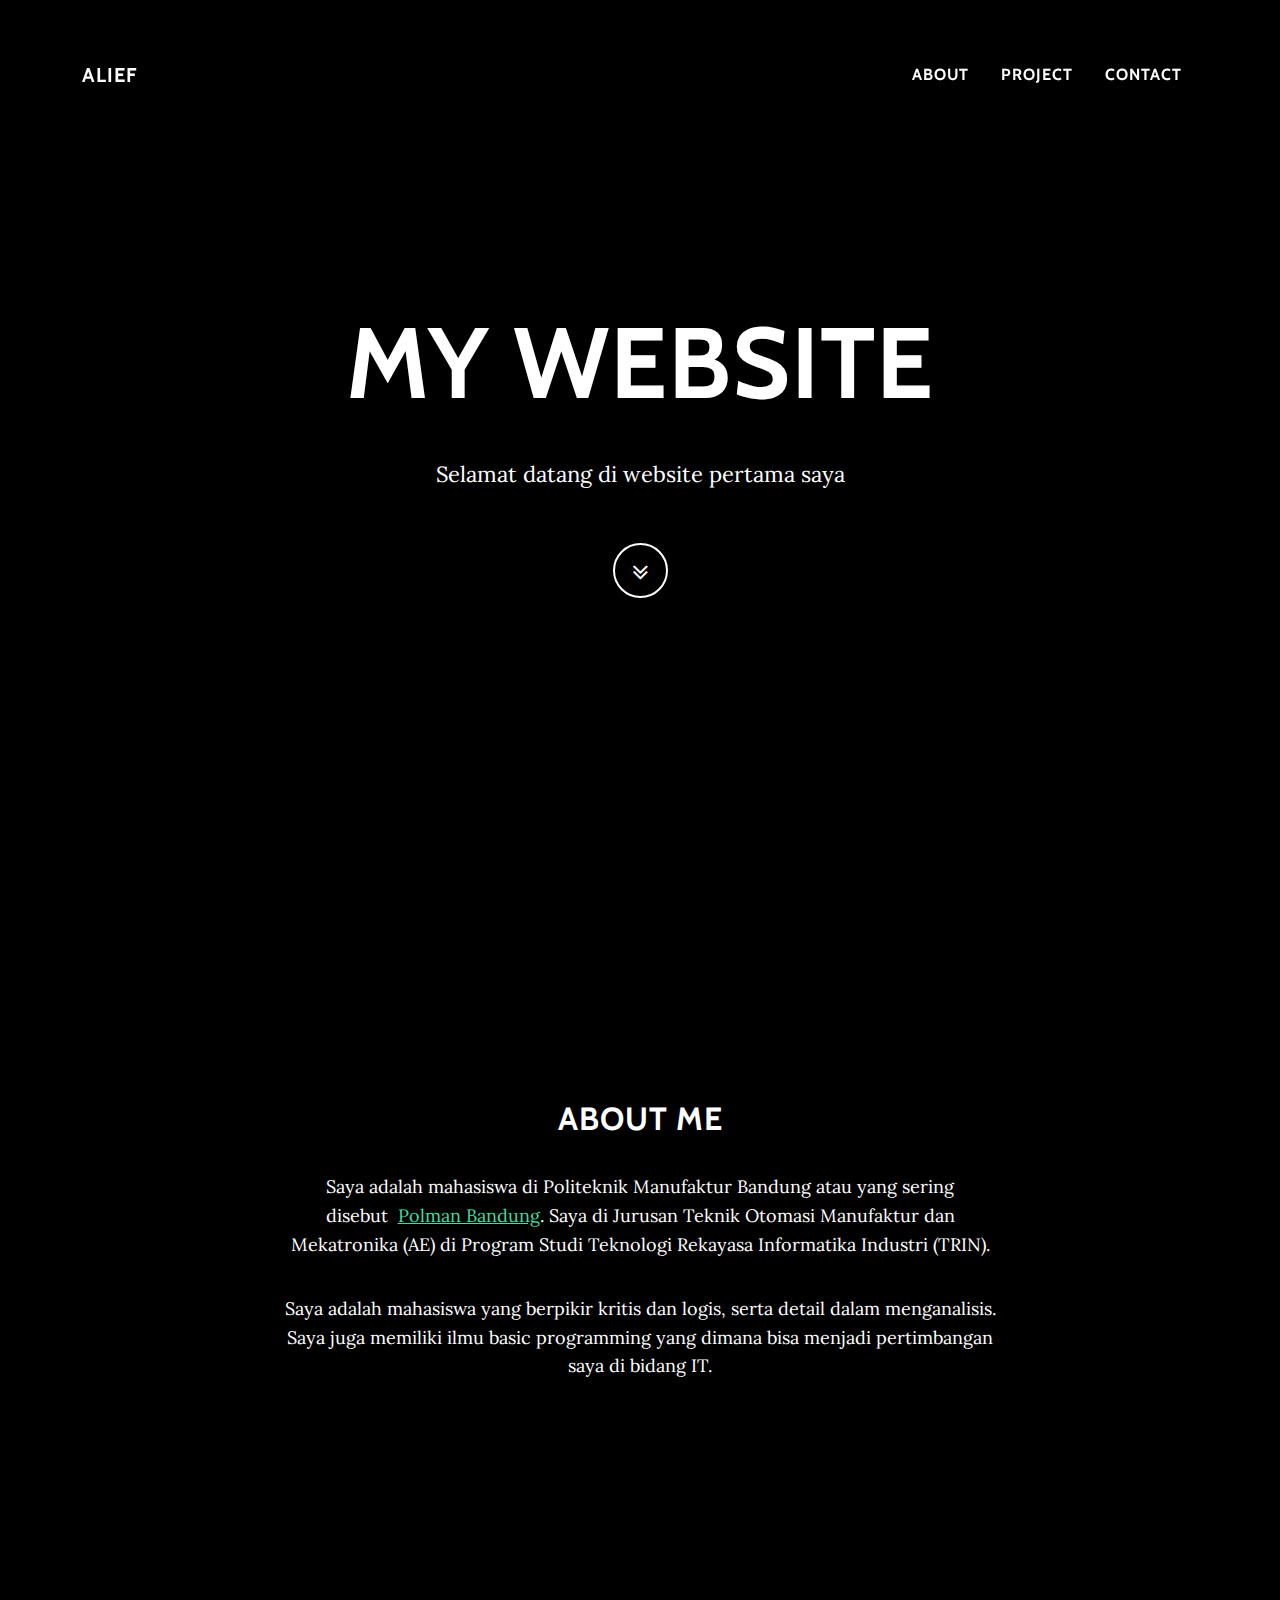
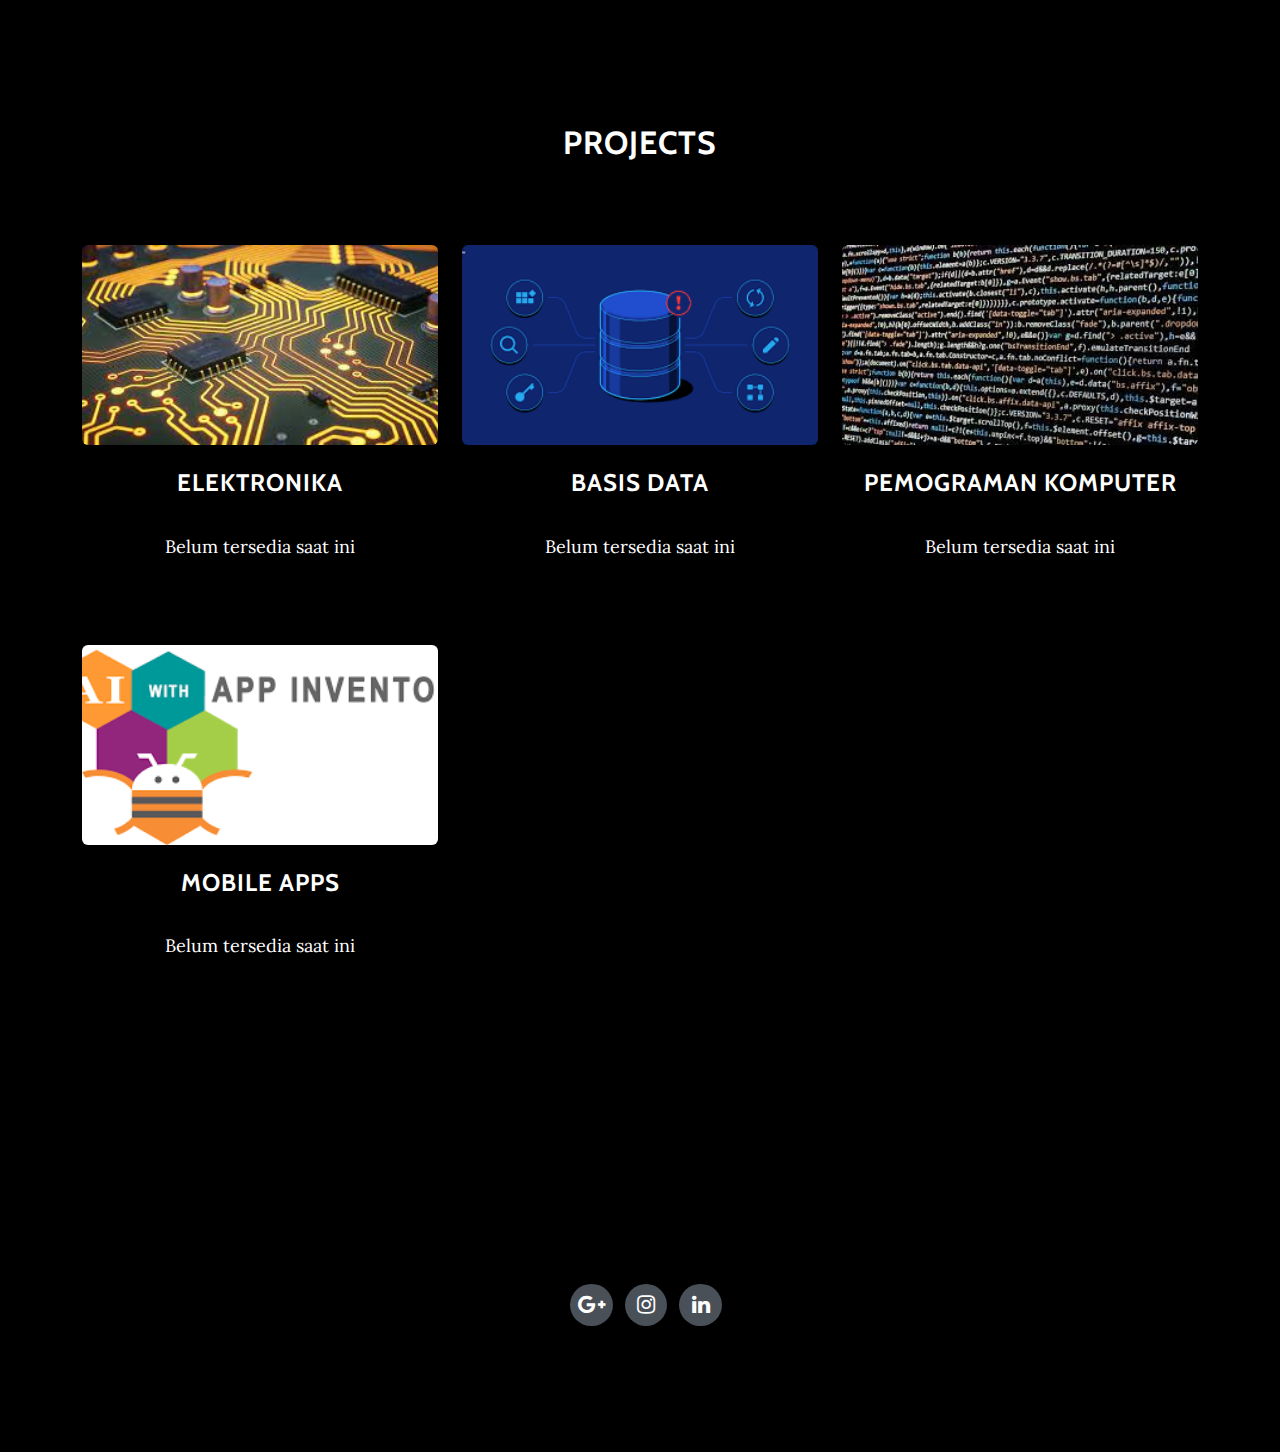
==== index.html @ 90eeaa50 "first commit" ====
<!DOCTYPE html>
<html data-bs-theme="light" lang="en">

<head>
    <meta charset="utf-8">
    <meta name="viewport" content="width=device-width, initial-scale=1.0, shrink-to-fit=no">
    <title>Home - Brand</title>
    <link rel="stylesheet" href="assets/bootstrap/css/bootstrap.min.css">
    <link rel="stylesheet" href="assets/css/Cabin.css">
    <link rel="stylesheet" href="assets/css/Lora.css">
    <link rel="stylesheet" href="assets/fonts/font-awesome.min.css">
    <link rel="stylesheet" href="assets/css/Bold-BS4-Footer-Social.css">
    <link rel="stylesheet" href="assets/css/Footer-Dark-icons.css">
    <link rel="stylesheet" href="assets/css/Footer-with-social-media-icons.css">
    <link rel="stylesheet" href="assets/css/Projects-Grid-images.css">
</head>

<body id="page-top" data-bs-spy="scroll" data-bs-target="#mainNav" data-bs-offset="77">
    <header class="masthead" style="background-image:url('assets/img/IMG_0953.jpg');">
        <div class="intro-body">
            <div class="container">
                <div class="row">
                    <div class="col-lg-8 mx-auto">
                        <h1 class="brand-heading">my website</h1>
                        <p class="intro-text">Selamat datang di website pertama saya</p><a class="btn btn-link btn-circle" role="button" href="#about"><i class="fa fa-angle-double-down animated"></i></a>
                    </div>
                </div>
            </div>
        </div>
    </header>
    <section class="text-center content-section" id="about" style="height: 575.525px;">
        <div class="container">
            <div class="row">
                <div class="col-lg-8 mx-auto">
                    <h2>About Me</h2>
                    <p>Saya adalah mahasiswa di Politeknik Manufaktur Bandung atau yang sering disebut&nbsp;&nbsp;<a href="https://polman-bandung.ac.id/">Polman Bandung</a>. Saya di Jurusan Teknik Otomasi Manufaktur dan Mekatronika (AE) di Program Studi Teknologi Rekayasa Informatika Industri (TRIN).</p>
                    <p>Saya adalah mahasiswa yang berpikir kritis dan logis, serta detail dalam menganalisis. Saya juga memiliki ilmu basic programming yang dimana bisa menjadi pertimbangan saya di bidang IT.</p>
                    <p></p>
                </div>
            </div>
        </div>
    </section>
    <nav class="navbar navbar-expand-md fixed-top navbar-light" id="mainNav" style="height: 150px;position: fixed;">
        <div class="container"><a class="navbar-brand" href="#">Alief</a><button data-bs-toggle="collapse" class="navbar-toggler navbar-toggler-right" data-bs-target="#navbarResponsive" type="button" aria-controls="navbarResponsive" aria-expanded="false" aria-label="Toggle navigation" value="Menu"><i class="fa fa-bars"></i></button>
            <div class="collapse navbar-collapse" id="navbarResponsive">
                <ul class="navbar-nav ms-auto">
                    <li class="nav-item nav-link"><a class="nav-link active" href="#about">About</a></li>
                    <li class="nav-item nav-link"><a class="nav-link active" href="#project">project</a></li>
                    <li class="nav-item nav-link"><a class="nav-link active" href="#contact">contact</a></li>
                </ul>
            </div>
            <section class="text-center download-section content-section" id="download" style="background-image: url('assets/img/titit.jpg');border-bottom-width: 900px;"></section>
        </div>
    </nav>
    <section class="text-center content-section" id="project" style="height: 1176px;">
    <div class="container py-4 py-xl-5">
        <div class="row mb-5">
            <div class="col-md-8 col-xl-6 text-center mx-auto">
                <h2>PROJECTS</h2>
            </div>
        </div>
        <div class="row gy-4 row-cols-1 row-cols-md-2 row-cols-xl-3">
            <div class="col">
                <div><img class="rounded img-fluid d-block w-100 fit-cover" style="height: 200px;" src="assets/img/ELK.jpg">
                    <div class="py-4">
                        <h4>Elektronika</h4>
                        <p>Belum tersedia saat ini</p>
                    </div>
                </div>
            </div>
            <div class="col">
                <div><img class="rounded img-fluid d-block w-100 fit-cover" style="height: 200px;" src="assets/img/DB.png">
                    <div class="py-4">
                        <h4>Basis data</h4>
                        <p>Belum tersedia saat ini</p>
                    </div>
                </div>
            </div>
            <div class="col">
                <div><img class="rounded img-fluid d-block w-100 fit-cover" style="height: 200px;" src="assets/img/PMK.jpg">
                    <div class="py-4">
                        <h4>Pemograman komputer</h4>
                        <p>Belum tersedia saat ini</p>
                    </div>
                </div>
            </div>
            <div class="col">
                <div><img class="rounded img-fluid d-block w-100 fit-cover" style="height: 200px;" src="assets/img/MIT.png">
                    <div class="py-4">
                        <h4>mobile apps</h4>
                        <p>Belum tersedia saat ini</p>
                    </div>
                </div>
            </div>
        </div>
    </div>
    </section>
    <section class="text-center content-section" id="contact" style="height: 200px;">
    <div class="map-clean">
        <footer id="footerpad" style="background: var(--bs-emphasis-color);">
            <div class="container">
                <div class="row">
                    <div class="col-md-6 col-lg-8 mx-auto">
                        <ul class="list-inline text-center">
                            <li class="list-inline-item"><a href="#"></a></li>
                            <li class="list-inline-item"><a href="https://mail.google.com"><span class="fa-stack fa-lg"><i class="fa fa-circle fa-stack-2x"></i><i class="fa fa-google-plus fa-stack-1x fa-inverse" style="background: var(--bs-light-text-emphasis);border-width: 0px;border-radius: 25px;"></i></span></a></li>
                            <li class="list-inline-item"><a href="https://www.instagram.com/lief_1176/"><span class="fa-stack fa-lg"><i class="fa fa-circle fa-stack-2x"></i><i class="fa fa-instagram fa-stack-1x fa-inverse" style="border-radius: 25px;background: var(--bs-light-text-emphasis);"></i></span></a></li>
                            <li class="list-inline-item"><a href="https://www.linkedin.com/in/aliefmuhammadsugata/"><span class="fa-stack fa-lg"><i class="fa fa-circle fa-stack-2x"></i><i class="fa fa-linkedin fa-stack-1x fa-inverse" style="background: var(--bs-light-text-emphasis);border-radius: 25px;"></i></span></a></li>
                        </ul>
                    </div>
                </div>
            </div>
        </footer>
    </div>
    </section>
    <script src="assets/bootstrap/js/bootstrap.min.js"></script>
    <script src="assets/js/grayscale.js"></script>
</body>

</html>
---- assets/css/Cabin.css ----
@font-face {
	font-family: 'Cabin';
	src: url(../../assets/fonts/Cabin-81df6dab79a37a0982a4ede88b82ba7c.woff2) format('woff2');
	font-weight: 700;
	font-style: normal;
	font-display: swap;
	unicode-range: U+0102-0103, U+0110-0111, U+0128-0129, U+0168-0169, U+01A0-01A1, U+01AF-01B0, U+0300-0301, U+0303-0304, U+0308-0309, U+0323, U+0329, U+1EA0-1EF9, U+20AB;
}

@font-face {
	font-family: 'Cabin';
	src: url(../../assets/fonts/Cabin-0528d51fa097ee0a212945af6ae43b7f.woff2) format('woff2');
	font-weight: 700;
	font-style: normal;
	font-display: swap;
	unicode-range: U+0100-02AF, U+0304, U+0308, U+0329, U+1E00-1E9F, U+1EF2-1EFF, U+2020, U+20A0-20AB, U+20AD-20C0, U+2113, U+2C60-2C7F, U+A720-A7FF;
}

@font-face {
	font-family: 'Cabin';
	src: url(../../assets/fonts/Cabin-500b9e3a71ba29e15e55fcdf2ccd4a91.woff2) format('woff2');
	font-weight: 700;
	font-style: normal;
	font-display: swap;
	unicode-range: U+0000-00FF, U+0131, U+0152-0153, U+02BB-02BC, U+02C6, U+02DA, U+02DC, U+0304, U+0308, U+0329, U+2000-206F, U+2074, U+20AC, U+2122, U+2191, U+2193, U+2212, U+2215, U+FEFF, U+FFFD;
}
---- assets/css/Lora.css ----
@font-face {
	font-family: 'Lora';
	src: url(../../assets/fonts/Lora-ea2f15fc76f4672fdc5694eb12962fe0.woff2) format('woff2');
	font-weight: 400;
	font-style: italic;
	font-display: swap;
	unicode-range: U+0460-052F, U+1C80-1C88, U+20B4, U+2DE0-2DFF, U+A640-A69F, U+FE2E-FE2F;
}

@font-face {
	font-family: 'Lora';
	src: url(../../assets/fonts/Lora-cb33b71a9abf86b7de3d083a04eb397a.woff2) format('woff2');
	font-weight: 400;
	font-style: italic;
	font-display: swap;
	unicode-range: U+0301, U+0400-045F, U+0490-0491, U+04B0-04B1, U+2116;
}

@font-face {
	font-family: 'Lora';
	src: url(../../assets/fonts/Lora-267fdfec67ac6cbd1489e616e8f21332.woff2) format('woff2');
	font-weight: 400;
	font-style: italic;
	font-display: swap;
	unicode-range: U+0302-0303, U+0305, U+0307-0308, U+0330, U+0391-03A1, U+03A3-03A9, U+03B1-03C9, U+03D1, U+03D5-03D6, U+03F0-03F1, U+03F4-03F5, U+2034-2037, U+2057, U+20D0-20DC, U+20E1, U+20E5-20EF, U+2102, U+210A-210E, U+2110-2112, U+2115, U+2119-211D, U+2124, U+2128, U+212C-212D, U+212F-2131, U+2133-2138, U+213C-2140, U+2145-2149, U+2190, U+2192, U+2194-21AE, U+21B0-21E5, U+21F1-21F2, U+21F4-2211, U+2213-2214, U+2216-22FF, U+2308-230B, U+2310, U+2319, U+231C-2321, U+2336-237A, U+237C, U+2395, U+239B-23B6, U+23D0, U+23DC-23E1, U+2474-2475, U+25AF, U+25B3, U+25B7, U+25BD, U+25C1, U+25CA, U+25CC, U+25FB, U+266D-266F, U+27C0-27FF, U+2900-2AFF, U+2B0E-2B11, U+2B30-2B4C, U+2BFE, U+FF5B, U+FF5D, U+1D400-1D7FF, U+1EE00-1EEFF;
}

@font-face {
	font-family: 'Lora';
	src: url(../../assets/fonts/Lora-3aef185362c89519bac510c0a935184e.woff2) format('woff2');
	font-weight: 400;
	font-style: italic;
	font-display: swap;
	unicode-range: U+0001-000C, U+000E-001F, U+007F-009F, U+20DD-20E0, U+20E2-20E4, U+2150-218F, U+2190, U+2192, U+2194-2199, U+21AF, U+21E6-21F0, U+21F3, U+2218-2219, U+2299, U+22C4-22C6, U+2300-243F, U+2440-244A, U+2460-24FF, U+25A0-27BF, U+2800-28FF, U+2921-2922, U+2981, U+29BF, U+29EB, U+2B00-2BFF, U+4DC0-4DFF, U+FFF9-FFFB, U+10140-1018E, U+10190-1019C, U+101A0, U+101D0-101FD, U+102E0-102FB, U+10E60-10E7E, U+1D2C0-1D2D3, U+1D2E0-1D37F, U+1F000-1F0FF, U+1F100-1F1AD, U+1F1E6-1F1FF, U+1F30D-1F30F, U+1F315, U+1F31C, U+1F31E, U+1F320-1F32C, U+1F336, U+1F378, U+1F37D, U+1F382, U+1F393-1F39F, U+1F3A7-1F3A8, U+1F3AC-1F3AF, U+1F3C2, U+1F3C4-1F3C6, U+1F3CA-1F3CE, U+1F3D4-1F3E0, U+1F3ED, U+1F3F1-1F3F3, U+1F3F5-1F3F7, U+1F408, U+1F415, U+1F41F, U+1F426, U+1F43F, U+1F441-1F442, U+1F444, U+1F446-1F449, U+1F44C-1F44E, U+1F453, U+1F46A, U+1F47D, U+1F4A3, U+1F4B0, U+1F4B3, U+1F4B9, U+1F4BB, U+1F4BF, U+1F4C8-1F4CB, U+1F4D6, U+1F4DA, U+1F4DF, U+1F4E3-1F4E6, U+1F4EA-1F4ED, U+1F4F7, U+1F4F9-1F4FB, U+1F4FD-1F4FE, U+1F503, U+1F507-1F50B, U+1F50D, U+1F512-1F513, U+1F53E-1F54A, U+1F54F-1F5FA, U+1F610, U+1F650-1F67F, U+1F687, U+1F68D, U+1F691, U+1F694, U+1F698, U+1F6AD, U+1F6B2, U+1F6B9-1F6BA, U+1F6BC, U+1F6C6-1F6CF, U+1F6D3-1F6D7, U+1F6E0-1F6EA, U+1F6F0-1F6F3, U+1F6F7-1F6FC, U+1F700-1F7FF, U+1F800-1F80B, U+1F810-1F847, U+1F850-1F859, U+1F860-1F887, U+1F890-1F8AD, U+1F8B0-1F8B1, U+1F900-1F90B, U+1F93B, U+1F946, U+1F984, U+1F996, U+1F9E9, U+1FA00-1FA6F, U+1FA70-1FA7C, U+1FA80-1FA88, U+1FA90-1FABD, U+1FABF-1FAC5, U+1FACE-1FADB, U+1FAE0-1FAE8, U+1FAF0-1FAF8, U+1FB00-1FBFF;
}

@font-face {
	font-family: 'Lora';
	src: url(../../assets/fonts/Lora-f9640bea19f9d3f92d533cfc4843503a.woff2) format('woff2');
	font-weight: 400;
	font-style: italic;
	font-display: swap;
	unicode-range: U+0102-0103, U+0110-0111, U+0128-0129, U+0168-0169, U+01A0-01A1, U+01AF-01B0, U+0300-0301, U+0303-0304, U+0308-0309, U+0323, U+0329, U+1EA0-1EF9, U+20AB;
}

@font-face {
	font-family: 'Lora';
	src: url(../../assets/fonts/Lora-28de9fecfd8057695bc2c745bdec87e8.woff2) format('woff2');
	font-weight: 400;
	font-style: italic;
	font-display: swap;
	unicode-range: U+0100-02AF, U+0304, U+0308, U+0329, U+1E00-1E9F, U+1EF2-1EFF, U+2020, U+20A0-20AB, U+20AD-20C0, U+2113, U+2C60-2C7F, U+A720-A7FF;
}

@font-face {
	font-family: 'Lora';
	src: url(../../assets/fonts/Lora-949b09c1a87c35c5c4b1c8da98639f54.woff2) format('woff2');
	font-weight: 400;
	font-style: italic;
	font-display: swap;
	unicode-range: U+0000-00FF, U+0131, U+0152-0153, U+02BB-02BC, U+02C6, U+02DA, U+02DC, U+0304, U+0308, U+0329, U+2000-206F, U+2074, U+20AC, U+2122, U+2191, U+2193, U+2212, U+2215, U+FEFF, U+FFFD;
}

@font-face {
	font-family: 'Lora';
	src: url(../../assets/fonts/Lora-ea2f15fc76f4672fdc5694eb12962fe0.woff2) format('woff2');
	font-weight: 700;
	font-style: italic;
	font-display: swap;
	unicode-range: U+0460-052F, U+1C80-1C88, U+20B4, U+2DE0-2DFF, U+A640-A69F, U+FE2E-FE2F;
}

@font-face {
	font-family: 'Lora';
	src: url(../../assets/fonts/Lora-cb33b71a9abf86b7de3d083a04eb397a.woff2) format('woff2');
	font-weight: 700;
	font-style: italic;
	font-display: swap;
	unicode-range: U+0301, U+0400-045F, U+0490-0491, U+04B0-04B1, U+2116;
}

@font-face {
	font-family: 'Lora';
	src: url(../../assets/fonts/Lora-267fdfec67ac6cbd1489e616e8f21332.woff2) format('woff2');
	font-weight: 700;
	font-style: italic;
	font-display: swap;
	unicode-range: U+0302-0303, U+0305, U+0307-0308, U+0330, U+0391-03A1, U+03A3-03A9, U+03B1-03C9, U+03D1, U+03D5-03D6, U+03F0-03F1, U+03F4-03F5, U+2034-2037, U+2057, U+20D0-20DC, U+20E1, U+20E5-20EF, U+2102, U+210A-210E, U+2110-2112, U+2115, U+2119-211D, U+2124, U+2128, U+212C-212D, U+212F-2131, U+2133-2138, U+213C-2140, U+2145-2149, U+2190, U+2192, U+2194-21AE, U+21B0-21E5, U+21F1-21F2, U+21F4-2211, U+2213-2214, U+2216-22FF, U+2308-230B, U+2310, U+2319, U+231C-2321, U+2336-237A, U+237C, U+2395, U+239B-23B6, U+23D0, U+23DC-23E1, U+2474-2475, U+25AF, U+25B3, U+25B7, U+25BD, U+25C1, U+25CA, U+25CC, U+25FB, U+266D-266F, U+27C0-27FF, U+2900-2AFF, U+2B0E-2B11, U+2B30-2B4C, U+2BFE, U+FF5B, U+FF5D, U+1D400-1D7FF, U+1EE00-1EEFF;
}

@font-face {
	font-family: 'Lora';
	src: url(../../assets/fonts/Lora-3aef185362c89519bac510c0a935184e.woff2) format('woff2');
	font-weight: 700;
	font-style: italic;
	font-display: swap;
	unicode-range: U+0001-000C, U+000E-001F, U+007F-009F, U+20DD-20E0, U+20E2-20E4, U+2150-218F, U+2190, U+2192, U+2194-2199, U+21AF, U+21E6-21F0, U+21F3, U+2218-2219, U+2299, U+22C4-22C6, U+2300-243F, U+2440-244A, U+2460-24FF, U+25A0-27BF, U+2800-28FF, U+2921-2922, U+2981, U+29BF, U+29EB, U+2B00-2BFF, U+4DC0-4DFF, U+FFF9-FFFB, U+10140-1018E, U+10190-1019C, U+101A0, U+101D0-101FD, U+102E0-102FB, U+10E60-10E7E, U+1D2C0-1D2D3, U+1D2E0-1D37F, U+1F000-1F0FF, U+1F100-1F1AD, U+1F1E6-1F1FF, U+1F30D-1F30F, U+1F315, U+1F31C, U+1F31E, U+1F320-1F32C, U+1F336, U+1F378, U+1F37D, U+1F382, U+1F393-1F39F, U+1F3A7-1F3A8, U+1F3AC-1F3AF, U+1F3C2, U+1F3C4-1F3C6, U+1F3CA-1F3CE, U+1F3D4-1F3E0, U+1F3ED, U+1F3F1-1F3F3, U+1F3F5-1F3F7, U+1F408, U+1F415, U+1F41F, U+1F426, U+1F43F, U+1F441-1F442, U+1F444, U+1F446-1F449, U+1F44C-1F44E, U+1F453, U+1F46A, U+1F47D, U+1F4A3, U+1F4B0, U+1F4B3, U+1F4B9, U+1F4BB, U+1F4BF, U+1F4C8-1F4CB, U+1F4D6, U+1F4DA, U+1F4DF, U+1F4E3-1F4E6, U+1F4EA-1F4ED, U+1F4F7, U+1F4F9-1F4FB, U+1F4FD-1F4FE, U+1F503, U+1F507-1F50B, U+1F50D, U+1F512-1F513, U+1F53E-1F54A, U+1F54F-1F5FA, U+1F610, U+1F650-1F67F, U+1F687, U+1F68D, U+1F691, U+1F694, U+1F698, U+1F6AD, U+1F6B2, U+1F6B9-1F6BA, U+1F6BC, U+1F6C6-1F6CF, U+1F6D3-1F6D7, U+1F6E0-1F6EA, U+1F6F0-1F6F3, U+1F6F7-1F6FC, U+1F700-1F7FF, U+1F800-1F80B, U+1F810-1F847, U+1F850-1F859, U+1F860-1F887, U+1F890-1F8AD, U+1F8B0-1F8B1, U+1F900-1F90B, U+1F93B, U+1F946, U+1F984, U+1F996, U+1F9E9, U+1FA00-1FA6F, U+1FA70-1FA7C, U+1FA80-1FA88, U+1FA90-1FABD, U+1FABF-1FAC5, U+1FACE-1FADB, U+1FAE0-1FAE8, U+1FAF0-1FAF8, U+1FB00-1FBFF;
}

@font-face {
	font-family: 'Lora';
	src: url(../../assets/fonts/Lora-f9640bea19f9d3f92d533cfc4843503a.woff2) format('woff2');
	font-weight: 700;
	font-style: italic;
	font-display: swap;
	unicode-range: U+0102-0103, U+0110-0111, U+0128-0129, U+0168-0169, U+01A0-01A1, U+01AF-01B0, U+0300-0301, U+0303-0304, U+0308-0309, U+0323, U+0329, U+1EA0-1EF9, U+20AB;
}

@font-face {
	font-family: 'Lora';
	src: url(../../assets/fonts/Lora-28de9fecfd8057695bc2c745bdec87e8.woff2) format('woff2');
	font-weight: 700;
	font-style: italic;
	font-display: swap;
	unicode-range: U+0100-02AF, U+0304, U+0308, U+0329, U+1E00-1E9F, U+1EF2-1EFF, U+2020, U+20A0-20AB, U+20AD-20C0, U+2113, U+2C60-2C7F, U+A720-A7FF;
}

@font-face {
	font-family: 'Lora';
	src: url(../../assets/fonts/Lora-949b09c1a87c35c5c4b1c8da98639f54.woff2) format('woff2');
	font-weight: 700;
	font-style: italic;
	font-display: swap;
	unicode-range: U+0000-00FF, U+0131, U+0152-0153, U+02BB-02BC, U+02C6, U+02DA, U+02DC, U+0304, U+0308, U+0329, U+2000-206F, U+2074, U+20AC, U+2122, U+2191, U+2193, U+2212, U+2215, U+FEFF, U+FFFD;
}

@font-face {
	font-family: 'Lora';
	src: url(../../assets/fonts/Lora-069e868535b29b8c75e2d1509e0a2b53.woff2) format('woff2');
	font-weight: 400;
	font-style: normal;
	font-display: swap;
	unicode-range: U+0460-052F, U+1C80-1C88, U+20B4, U+2DE0-2DFF, U+A640-A69F, U+FE2E-FE2F;
}

@font-face {
	font-family: 'Lora';
	src: url(../../assets/fonts/Lora-fb7f157da095da421a14f542733a7ce5.woff2) format('woff2');
	font-weight: 400;
	font-style: normal;
	font-display: swap;
	unicode-range: U+0301, U+0400-045F, U+0490-0491, U+04B0-04B1, U+2116;
}

@font-face {
	font-family: 'Lora';
	src: url(../../assets/fonts/Lora-9dc6be6822c1687f760bd5c960bdae6b.woff2) format('woff2');
	font-weight: 400;
	font-style: normal;
	font-display: swap;
	unicode-range: U+0302-0303, U+0305, U+0307-0308, U+0330, U+0391-03A1, U+03A3-03A9, U+03B1-03C9, U+03D1, U+03D5-03D6, U+03F0-03F1, U+03F4-03F5, U+2034-2037, U+2057, U+20D0-20DC, U+20E1, U+20E5-20EF, U+2102, U+210A-210E, U+2110-2112, U+2115, U+2119-211D, U+2124, U+2128, U+212C-212D, U+212F-2131, U+2133-2138, U+213C-2140, U+2145-2149, U+2190, U+2192, U+2194-21AE, U+21B0-21E5, U+21F1-21F2, U+21F4-2211, U+2213-2214, U+2216-22FF, U+2308-230B, U+2310, U+2319, U+231C-2321, U+2336-237A, U+237C, U+2395, U+239B-23B6, U+23D0, U+23DC-23E1, U+2474-2475, U+25AF, U+25B3, U+25B7, U+25BD, U+25C1, U+25CA, U+25CC, U+25FB, U+266D-266F, U+27C0-27FF, U+2900-2AFF, U+2B0E-2B11, U+2B30-2B4C, U+2BFE, U+FF5B, U+FF5D, U+1D400-1D7FF, U+1EE00-1EEFF;
}

@font-face {
	font-family: 'Lora';
	src: url(../../assets/fonts/Lora-8b950d0b57c9348f287e824bb1c94c0c.woff2) format('woff2');
	font-weight: 400;
	font-style: normal;
	font-display: swap;
	unicode-range: U+0001-000C, U+000E-001F, U+007F-009F, U+20DD-20E0, U+20E2-20E4, U+2150-218F, U+2190, U+2192, U+2194-2199, U+21AF, U+21E6-21F0, U+21F3, U+2218-2219, U+2299, U+22C4-22C6, U+2300-243F, U+2440-244A, U+2460-24FF, U+25A0-27BF, U+2800-28FF, U+2921-2922, U+2981, U+29BF, U+29EB, U+2B00-2BFF, U+4DC0-4DFF, U+FFF9-FFFB, U+10140-1018E, U+10190-1019C, U+101A0, U+101D0-101FD, U+102E0-102FB, U+10E60-10E7E, U+1D2C0-1D2D3, U+1D2E0-1D37F, U+1F000-1F0FF, U+1F100-1F1AD, U+1F1E6-1F1FF, U+1F30D-1F30F, U+1F315, U+1F31C, U+1F31E, U+1F320-1F32C, U+1F336, U+1F378, U+1F37D, U+1F382, U+1F393-1F39F, U+1F3A7-1F3A8, U+1F3AC-1F3AF, U+1F3C2, U+1F3C4-1F3C6, U+1F3CA-1F3CE, U+1F3D4-1F3E0, U+1F3ED, U+1F3F1-1F3F3, U+1F3F5-1F3F7, U+1F408, U+1F415, U+1F41F, U+1F426, U+1F43F, U+1F441-1F442, U+1F444, U+1F446-1F449, U+1F44C-1F44E, U+1F453, U+1F46A, U+1F47D, U+1F4A3, U+1F4B0, U+1F4B3, U+1F4B9, U+1F4BB, U+1F4BF, U+1F4C8-1F4CB, U+1F4D6, U+1F4DA, U+1F4DF, U+1F4E3-1F4E6, U+1F4EA-1F4ED, U+1F4F7, U+1F4F9-1F4FB, U+1F4FD-1F4FE, U+1F503, U+1F507-1F50B, U+1F50D, U+1F512-1F513, U+1F53E-1F54A, U+1F54F-1F5FA, U+1F610, U+1F650-1F67F, U+1F687, U+1F68D, U+1F691, U+1F694, U+1F698, U+1F6AD, U+1F6B2, U+1F6B9-1F6BA, U+1F6BC, U+1F6C6-1F6CF, U+1F6D3-1F6D7, U+1F6E0-1F6EA, U+1F6F0-1F6F3, U+1F6F7-1F6FC, U+1F700-1F7FF, U+1F800-1F80B, U+1F810-1F847, U+1F850-1F859, U+1F860-1F887, U+1F890-1F8AD, U+1F8B0-1F8B1, U+1F900-1F90B, U+1F93B, U+1F946, U+1F984, U+1F996, U+1F9E9, U+1FA00-1FA6F, U+1FA70-1FA7C, U+1FA80-1FA88, U+1FA90-1FABD, U+1FABF-1FAC5, U+1FACE-1FADB, U+1FAE0-1FAE8, U+1FAF0-1FAF8, U+1FB00-1FBFF;
}

@font-face {
	font-family: 'Lora';
	src: url(../../assets/fonts/Lora-e6751f3a9f00ca5d2005c39cdd06ade3.woff2) format('woff2');
	font-weight: 400;
	font-style: normal;
	font-display: swap;
	unicode-range: U+0102-0103, U+0110-0111, U+0128-0129, U+0168-0169, U+01A0-01A1, U+01AF-01B0, U+0300-0301, U+0303-0304, U+0308-0309, U+0323, U+0329, U+1EA0-1EF9, U+20AB;
}

@font-face {
	font-family: 'Lora';
	src: url(../../assets/fonts/Lora-c80641fb25cec35fe183b28438fe8080.woff2) format('woff2');
	font-weight: 400;
	font-style: normal;
	font-display: swap;
	unicode-range: U+0100-02AF, U+0304, U+0308, U+0329, U+1E00-1E9F, U+1EF2-1EFF, U+2020, U+20A0-20AB, U+20AD-20C0, U+2113, U+2C60-2C7F, U+A720-A7FF;
}

@font-face {
	font-family: 'Lora';
	src: url(../../assets/fonts/Lora-f37c495295ce73ffbcf2527b37e75e14.woff2) format('woff2');
	font-weight: 400;
	font-style: normal;
	font-display: swap;
	unicode-range: U+0000-00FF, U+0131, U+0152-0153, U+02BB-02BC, U+02C6, U+02DA, U+02DC, U+0304, U+0308, U+0329, U+2000-206F, U+2074, U+20AC, U+2122, U+2191, U+2193, U+2212, U+2215, U+FEFF, U+FFFD;
}

@font-face {
	font-family: 'Lora';
	src: url(../../assets/fonts/Lora-069e868535b29b8c75e2d1509e0a2b53.woff2) format('woff2');
	font-weight: 700;
	font-style: normal;
	font-display: swap;
	unicode-range: U+0460-052F, U+1C80-1C88, U+20B4, U+2DE0-2DFF, U+A640-A69F, U+FE2E-FE2F;
}

@font-face {
	font-family: 'Lora';
	src: url(../../assets/fonts/Lora-fb7f157da095da421a14f542733a7ce5.woff2) format('woff2');
	font-weight: 700;
	font-style: normal;
	font-display: swap;
	unicode-range: U+0301, U+0400-045F, U+0490-0491, U+04B0-04B1, U+2116;
}

@font-face {
	font-family: 'Lora';
	src: url(../../assets/fonts/Lora-9dc6be6822c1687f760bd5c960bdae6b.woff2) format('woff2');
	font-weight: 700;
	font-style: normal;
	font-display: swap;
	unicode-range: U+0302-0303, U+0305, U+0307-0308, U+0330, U+0391-03A1, U+03A3-03A9, U+03B1-03C9, U+03D1, U+03D5-03D6, U+03F0-03F1, U+03F4-03F5, U+2034-2037, U+2057, U+20D0-20DC, U+20E1, U+20E5-20EF, U+2102, U+210A-210E, U+2110-2112, U+2115, U+2119-211D, U+2124, U+2128, U+212C-212D, U+212F-2131, U+2133-2138, U+213C-2140, U+2145-2149, U+2190, U+2192, U+2194-21AE, U+21B0-21E5, U+21F1-21F2, U+21F4-2211, U+2213-2214, U+2216-22FF, U+2308-230B, U+2310, U+2319, U+231C-2321, U+2336-237A, U+237C, U+2395, U+239B-23B6, U+23D0, U+23DC-23E1, U+2474-2475, U+25AF, U+25B3, U+25B7, U+25BD, U+25C1, U+25CA, U+25CC, U+25FB, U+266D-266F, U+27C0-27FF, U+2900-2AFF, U+2B0E-2B11, U+2B30-2B4C, U+2BFE, U+FF5B, U+FF5D, U+1D400-1D7FF, U+1EE00-1EEFF;
}

@font-face {
	font-family: 'Lora';
	src: url(../../assets/fonts/Lora-8b950d0b57c9348f287e824bb1c94c0c.woff2) format('woff2');
	font-weight: 700;
	font-style: normal;
	font-display: swap;
	unicode-range: U+0001-000C, U+000E-001F, U+007F-009F, U+20DD-20E0, U+20E2-20E4, U+2150-218F, U+2190, U+2192, U+2194-2199, U+21AF, U+21E6-21F0, U+21F3, U+2218-2219, U+2299, U+22C4-22C6, U+2300-243F, U+2440-244A, U+2460-24FF, U+25A0-27BF, U+2800-28FF, U+2921-2922, U+2981, U+29BF, U+29EB, U+2B00-2BFF, U+4DC0-4DFF, U+FFF9-FFFB, U+10140-1018E, U+10190-1019C, U+101A0, U+101D0-101FD, U+102E0-102FB, U+10E60-10E7E, U+1D2C0-1D2D3, U+1D2E0-1D37F, U+1F000-1F0FF, U+1F100-1F1AD, U+1F1E6-1F1FF, U+1F30D-1F30F, U+1F315, U+1F31C, U+1F31E, U+1F320-1F32C, U+1F336, U+1F378, U+1F37D, U+1F382, U+1F393-1F39F, U+1F3A7-1F3A8, U+1F3AC-1F3AF, U+1F3C2, U+1F3C4-1F3C6, U+1F3CA-1F3CE, U+1F3D4-1F3E0, U+1F3ED, U+1F3F1-1F3F3, U+1F3F5-1F3F7, U+1F408, U+1F415, U+1F41F, U+1F426, U+1F43F, U+1F441-1F442, U+1F444, U+1F446-1F449, U+1F44C-1F44E, U+1F453, U+1F46A, U+1F47D, U+1F4A3, U+1F4B0, U+1F4B3, U+1F4B9, U+1F4BB, U+1F4BF, U+1F4C8-1F4CB, U+1F4D6, U+1F4DA, U+1F4DF, U+1F4E3-1F4E6, U+1F4EA-1F4ED, U+1F4F7, U+1F4F9-1F4FB, U+1F4FD-1F4FE, U+1F503, U+1F507-1F50B, U+1F50D, U+1F512-1F513, U+1F53E-1F54A, U+1F54F-1F5FA, U+1F610, U+1F650-1F67F, U+1F687, U+1F68D, U+1F691, U+1F694, U+1F698, U+1F6AD, U+1F6B2, U+1F6B9-1F6BA, U+1F6BC, U+1F6C6-1F6CF, U+1F6D3-1F6D7, U+1F6E0-1F6EA, U+1F6F0-1F6F3, U+1F6F7-1F6FC, U+1F700-1F7FF, U+1F800-1F80B, U+1F810-1F847, U+1F850-1F859, U+1F860-1F887, U+1F890-1F8AD, U+1F8B0-1F8B1, U+1F900-1F90B, U+1F93B, U+1F946, U+1F984, U+1F996, U+1F9E9, U+1FA00-1FA6F, U+1FA70-1FA7C, U+1FA80-1FA88, U+1FA90-1FABD, U+1FABF-1FAC5, U+1FACE-1FADB, U+1FAE0-1FAE8, U+1FAF0-1FAF8, U+1FB00-1FBFF;
}

@font-face {
	font-family: 'Lora';
	src: url(../../assets/fonts/Lora-e6751f3a9f00ca5d2005c39cdd06ade3.woff2) format('woff2');
	font-weight: 700;
	font-style: normal;
	font-display: swap;
	unicode-range: U+0102-0103, U+0110-0111, U+0128-0129, U+0168-0169, U+01A0-01A1, U+01AF-01B0, U+0300-0301, U+0303-0304, U+0308-0309, U+0323, U+0329, U+1EA0-1EF9, U+20AB;
}

@font-face {
	font-family: 'Lora';
	src: url(../../assets/fonts/Lora-c80641fb25cec35fe183b28438fe8080.woff2) format('woff2');
	font-weight: 700;
	font-style: normal;
	font-display: swap;
	unicode-range: U+0100-02AF, U+0304, U+0308, U+0329, U+1E00-1E9F, U+1EF2-1EFF, U+2020, U+20A0-20AB, U+20AD-20C0, U+2113, U+2C60-2C7F, U+A720-A7FF;
}

@font-face {
	font-family: 'Lora';
	src: url(../../assets/fonts/Lora-f37c495295ce73ffbcf2527b37e75e14.woff2) format('woff2');
	font-weight: 700;
	font-style: normal;
	font-display: swap;
	unicode-range: U+0000-00FF, U+0131, U+0152-0153, U+02BB-02BC, U+02C6, U+02DA, U+02DC, U+0304, U+0308, U+0329, U+2000-206F, U+2074, U+20AC, U+2122, U+2191, U+2193, U+2212, U+2215, U+FEFF, U+FFFD;
}
---- assets/css/Bold-BS4-Footer-Social.css ----
#myFooter {
  background-color: #373a48;
  color: white;
}

#myFooter .footer-copyright {
  background-color: #383737;
  padding-top: 3px;
  padding-bottom: 3px;
  text-align: center;
}

#myFooter .footer-copyright p {
  margin: 10px;
  color: #ccc;
}

#myFooter ul {
  list-style-type: none;
  padding-left: 0;
  line-height: 1.7;
}

#myFooter h5 {
  font-size: 18px;
  color: white;
  font-weight: bold;
  margin-top: 30px;
}

#myFooter a {
  color: #d2d1d1;
  text-decoration: none;
}

#myFooter a:hover, #myFooter a:focus {
  text-decoration: none;
  color: white;
}

#myFooter .social-networks {
  text-align: center;
  padding-top: 30px;
  padding-bottom: 38px;
}

#myFooter .social-networks a {
  font-size: 32px;
  margin-right: 5px;
  margin-left: 5px;
  color: #f9f9f9;
  padding: 10px;
  transition: 0.2s;
}

#myFooter .social-networks a:hover {
  text-decoration: none;
}

#myFooter .facebook:hover {
  color: #0077e2;
}

#myFooter .google:hover {
  color: #ef1a1a;
}

#myFooter .twitter:hover {
  color: #00aced;
}

#myFooter .linkedin:hover {
  color: #007BB6;
}

@media screen and (max-width: 767px) {
  #myFooter {
    text-align: center;
  }
}
---- assets/css/Footer-Dark-icons.css ----
.bs-icon {
  --bs-icon-size: .75rem;
  display: flex;
  flex-shrink: 0;
  justify-content: center;
  align-items: center;
  font-size: var(--bs-icon-size);
  width: calc(var(--bs-icon-size) * 2);
  height: calc(var(--bs-icon-size) * 2);
  color: var(--bs-primary);
}

.bs-icon-xs {
  --bs-icon-size: 1rem;
  width: calc(var(--bs-icon-size) * 1.5);
  height: calc(var(--bs-icon-size) * 1.5);
}

.bs-icon-sm {
  --bs-icon-size: 1rem;
}

.bs-icon-md {
  --bs-icon-size: 1.5rem;
}

.bs-icon-lg {
  --bs-icon-size: 2rem;
}

.bs-icon-xl {
  --bs-icon-size: 2.5rem;
}

.bs-icon.bs-icon-primary {
  color: var(--bs-white);
  background: var(--bs-primary);
}

.bs-icon.bs-icon-primary-light {
  color: var(--bs-primary);
  background: rgba(var(--bs-primary-rgb), .2);
}

.bs-icon.bs-icon-semi-white {
  color: var(--bs-primary);
  background: rgba(255, 255, 255, .5);
}

.bs-icon.bs-icon-rounded {
  border-radius: .5rem;
}

.bs-icon.bs-icon-circle {
  border-radius: 50%;
}
---- assets/css/Footer-with-social-media-icons.css ----
#footerpad {
  padding-top: 2rem;
  padding-bottom: 2rem;
  background-color: #2c3e50;
  color: #fff;
}
---- assets/css/Projects-Grid-images.css ----
.fit-cover {
  object-fit: cover;
}
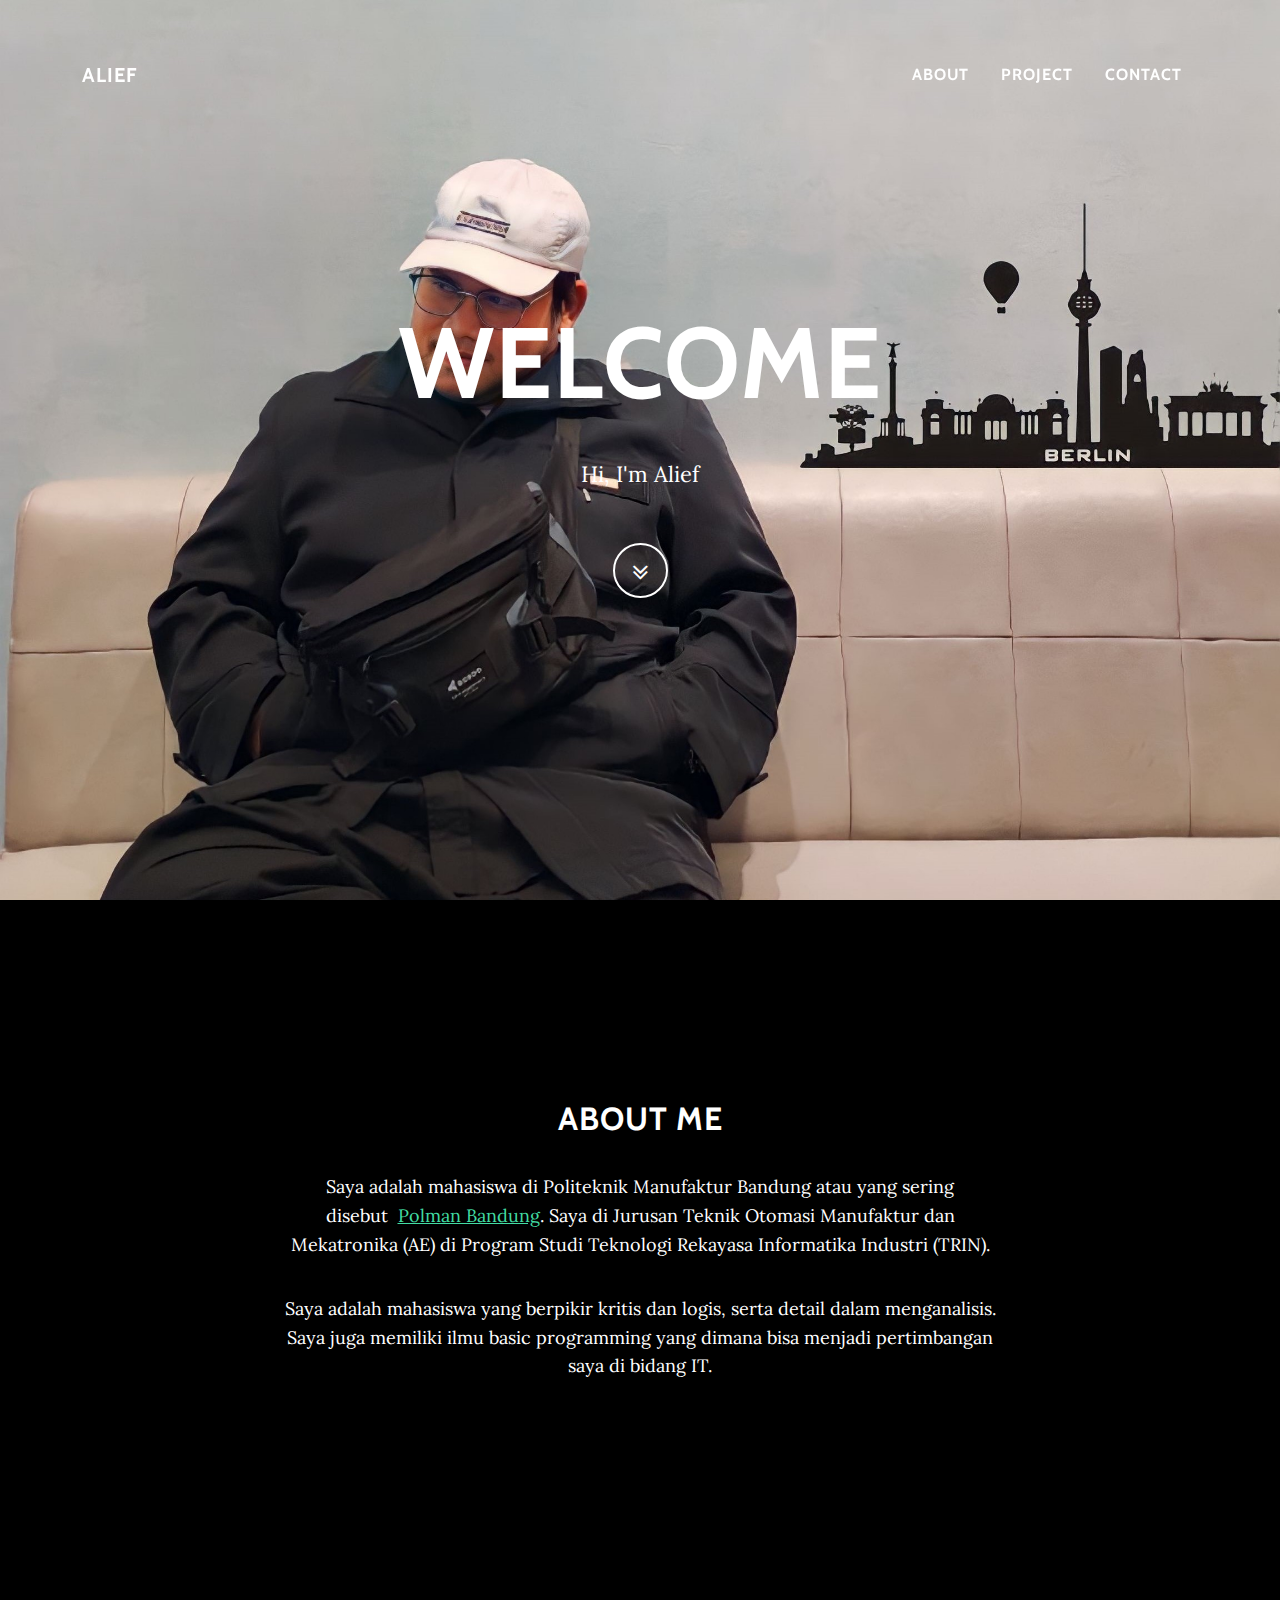
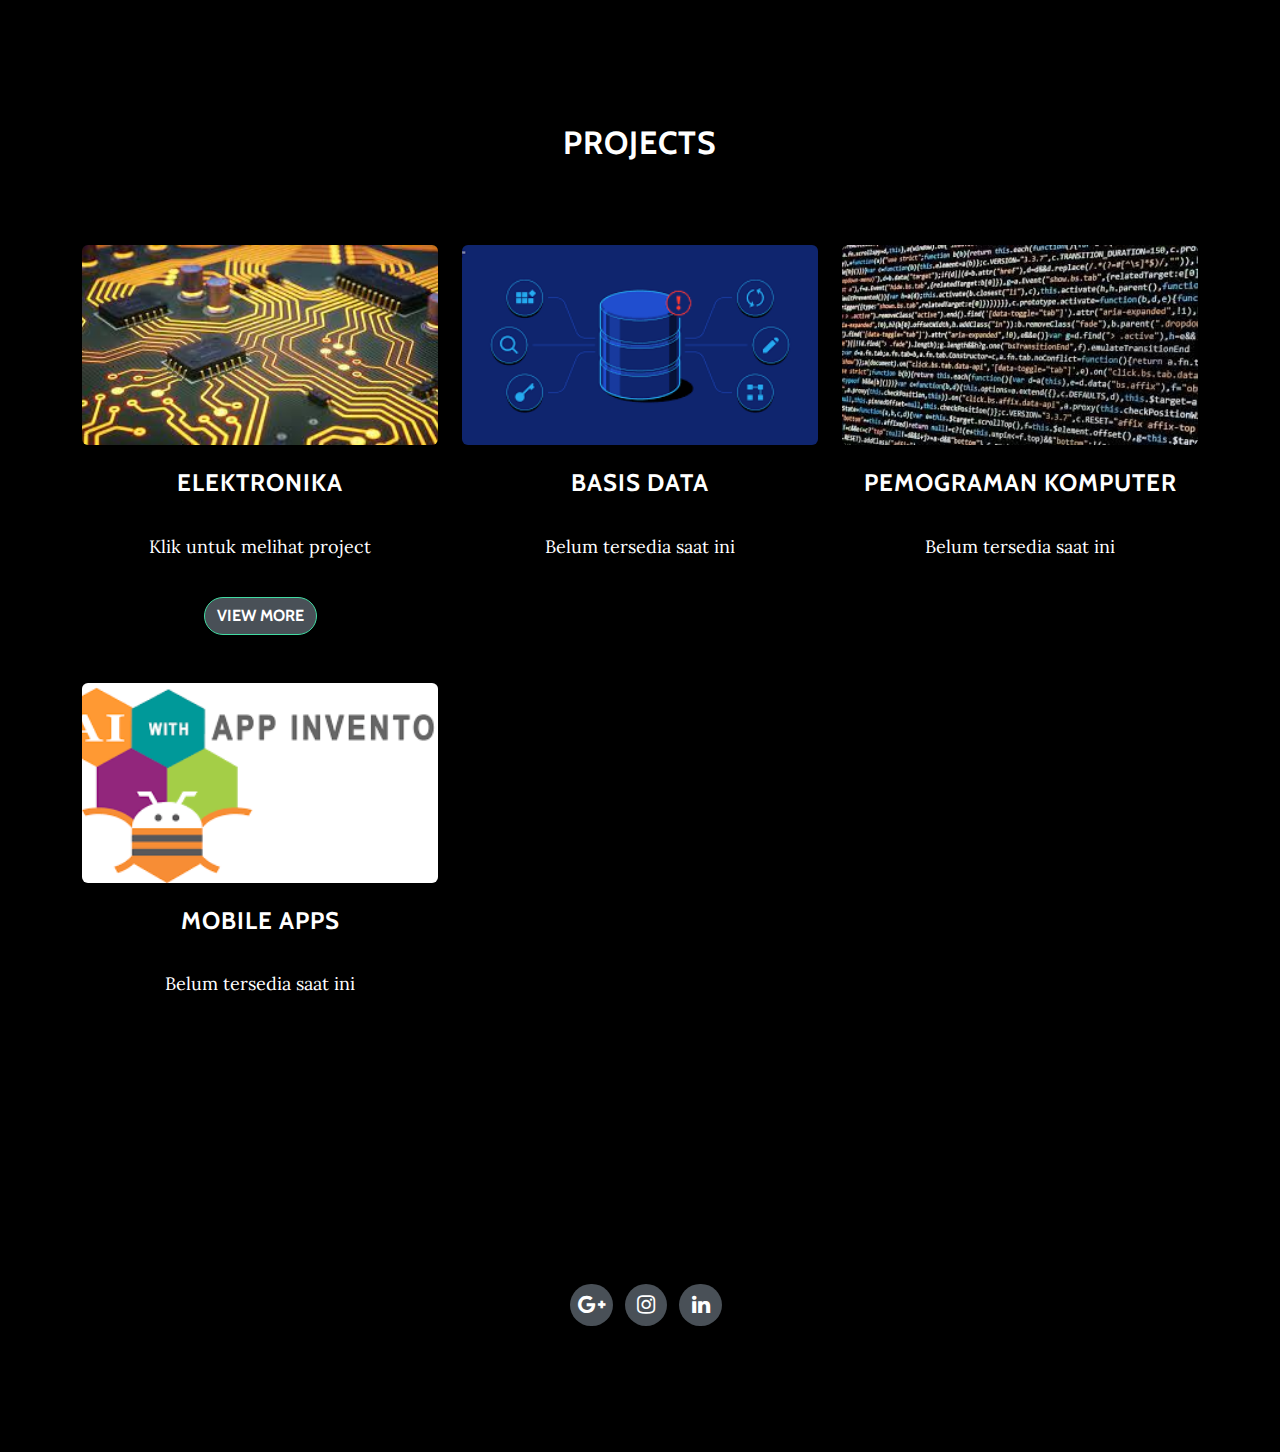
==== commit 6acc43c6: "Add files via upload" ====
--- a/index.html
+++ b/index.html
@@ -16,13 +16,13 @@
 </head>
 
 <body id="page-top" data-bs-spy="scroll" data-bs-target="#mainNav" data-bs-offset="77">
-    <header class="masthead" style="background-image:url('assets/img/IMG_0953.jpg');">
+    <header class="masthead" style="background-image:url('assets/img/tes1.jpg');">
         <div class="intro-body">
             <div class="container">
                 <div class="row">
                     <div class="col-lg-8 mx-auto">
-                        <h1 class="brand-heading">my website</h1>
-                        <p class="intro-text">Selamat datang di website pertama saya</p><a class="btn btn-link btn-circle" role="button" href="#about"><i class="fa fa-angle-double-down animated"></i></a>
+                        <h1 class="brand-heading">Welcome</h1>
+                        <p class="intro-text">Hi, I'm Alief</p><a class="btn btn-link btn-circle" role="button" href="#about"><i class="fa fa-angle-double-down animated"></i></a>
                     </div>
                 </div>
             </div>
@@ -64,7 +64,10 @@
                 <div><img class="rounded img-fluid d-block w-100 fit-cover" style="height: 200px;" src="assets/img/ELK.jpg">
                     <div class="py-4">
                         <h4>Elektronika</h4>
-                        <p>Belum tersedia saat ini</p>
+                        <p>Klik untuk melihat project</p>
+                        <a href="projectElektronika.html">
+                        <button class="btn btn-primary" type="button" style="color: var(--bs-body-bg); background: var(--bs-light-text-emphasis); border-radius: 23px;">View More</button>
+                    </a>
                     </div>
                 </div>
             </div>
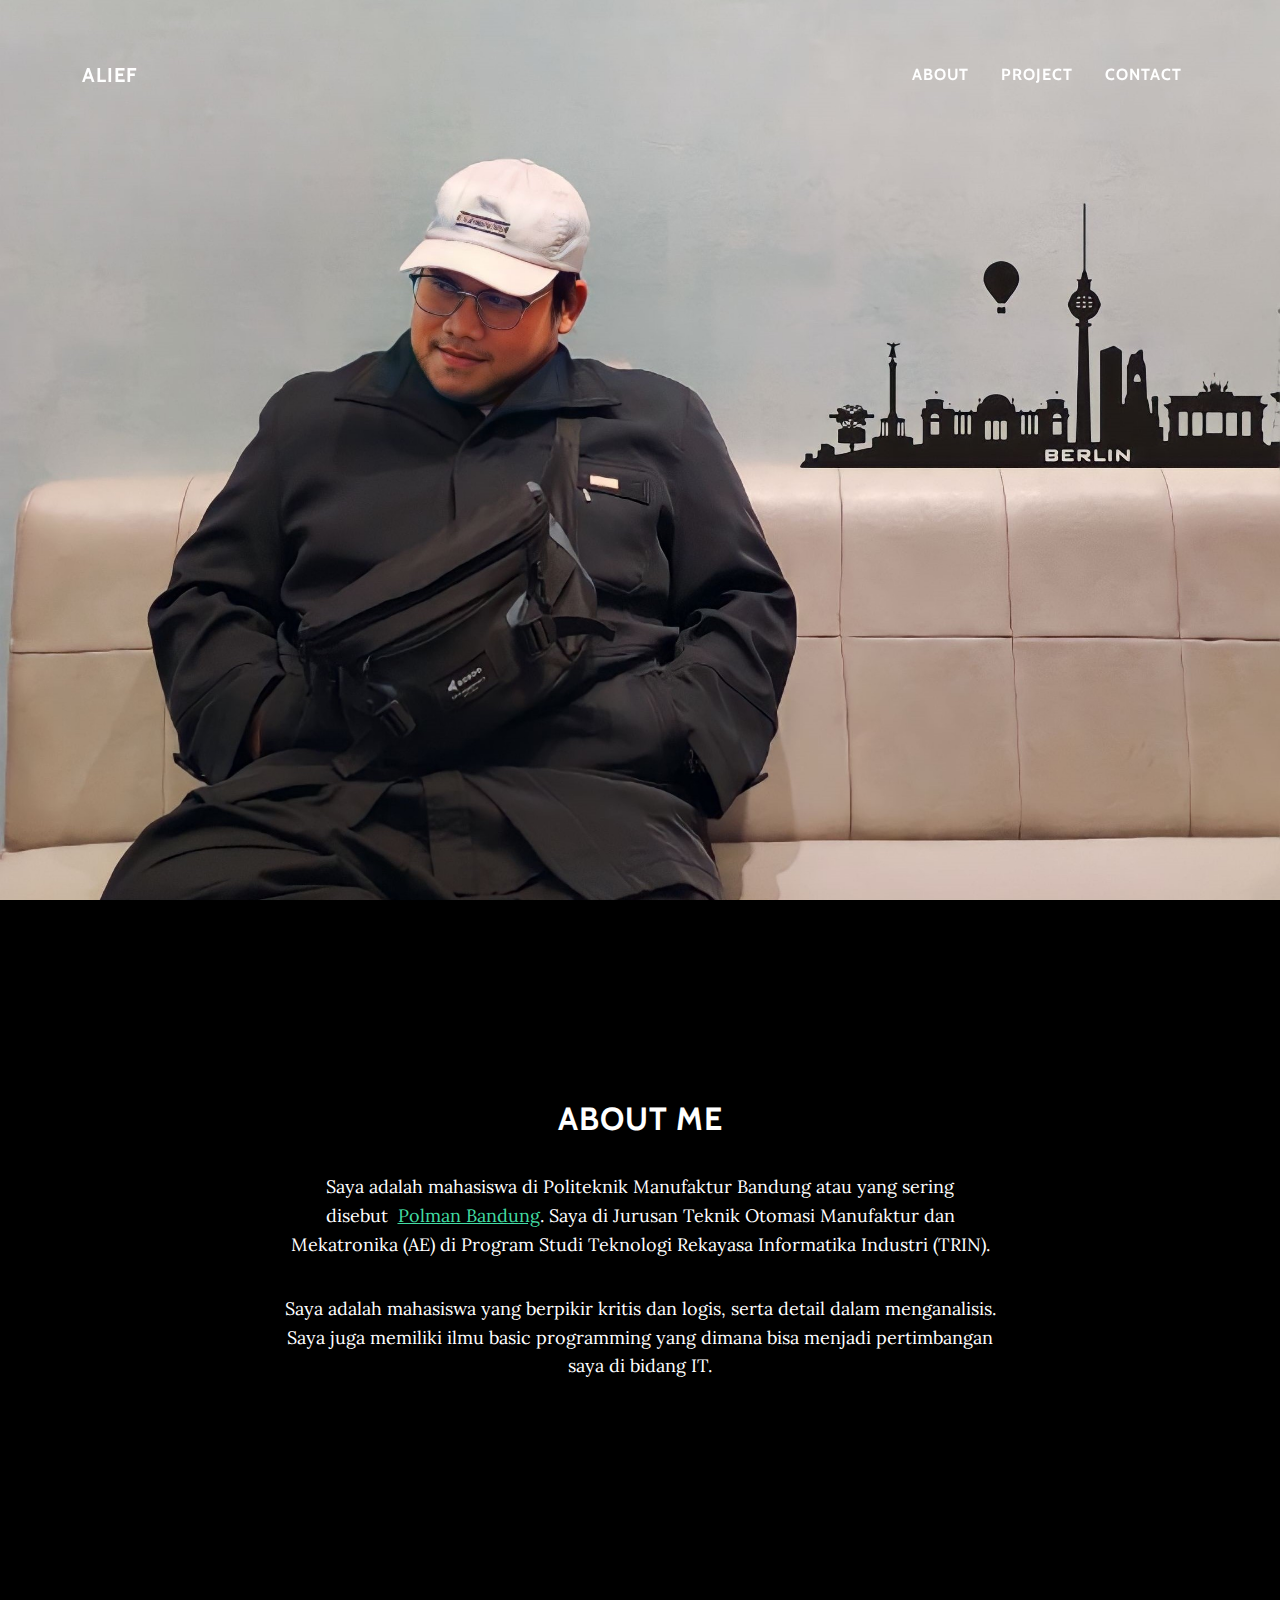
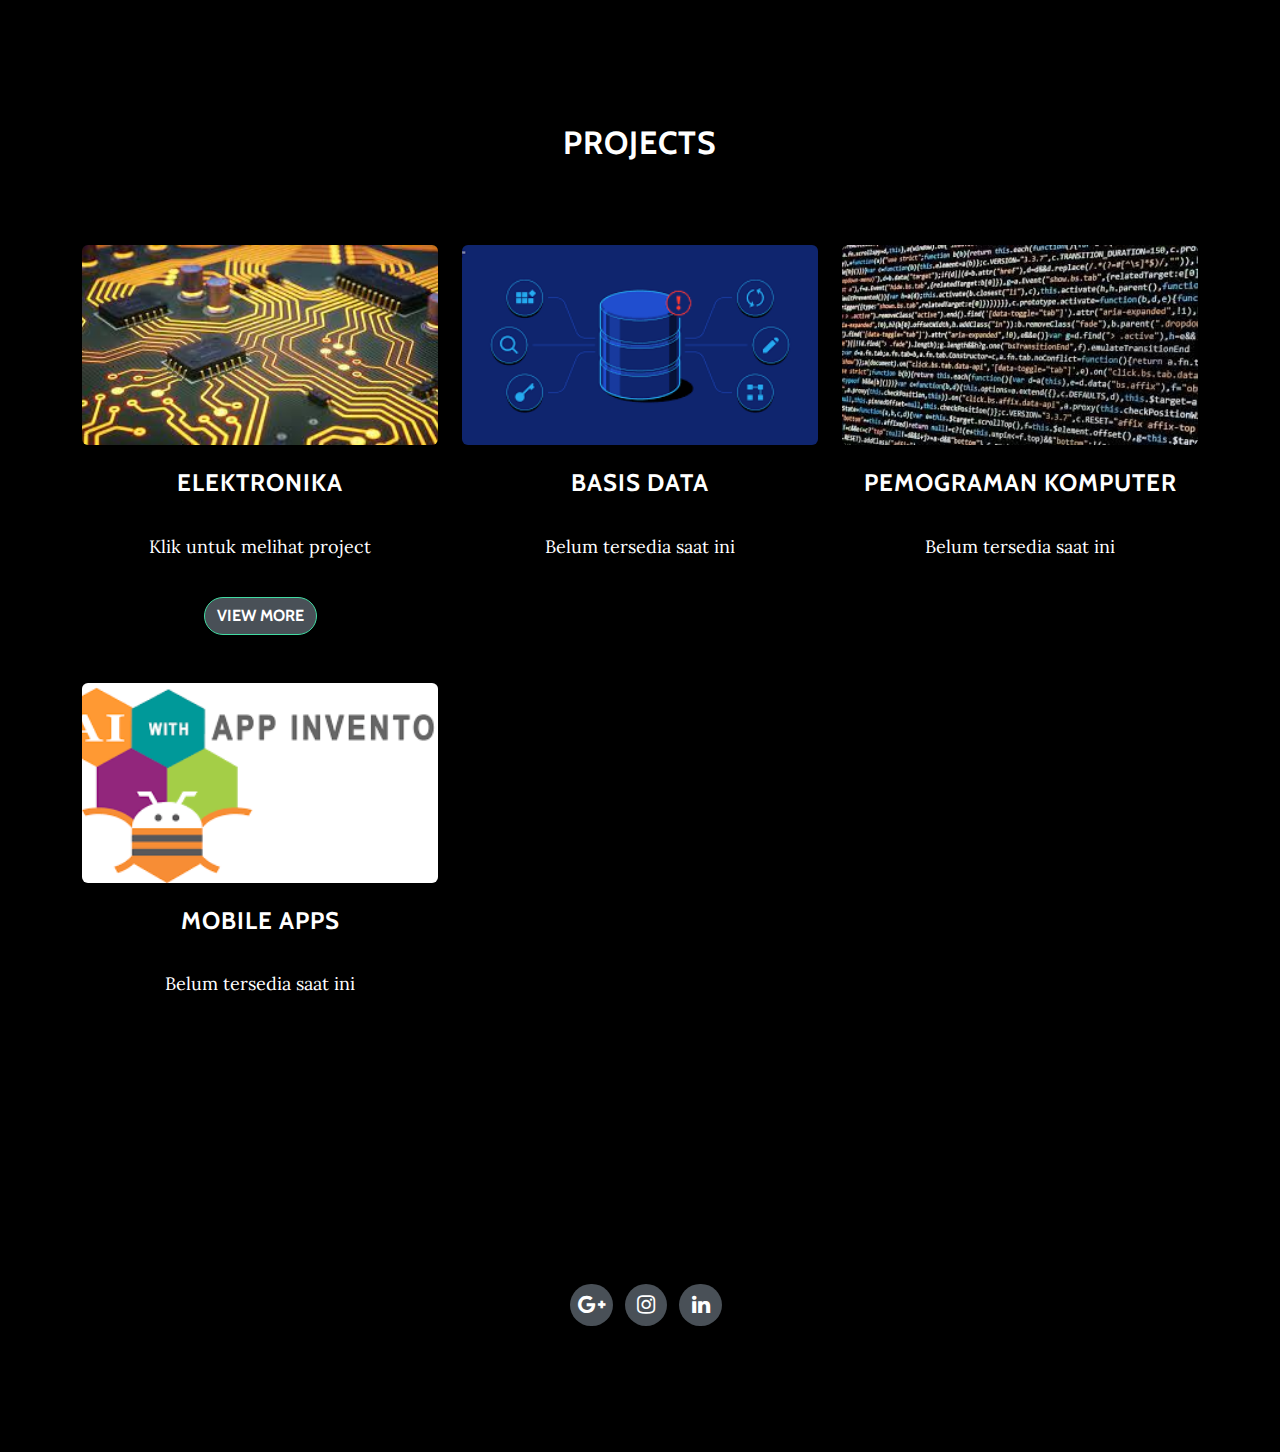
==== commit aaa13f3d: "update" ====
--- a/index.html
+++ b/index.html
@@ -18,14 +18,6 @@
 <body id="page-top" data-bs-spy="scroll" data-bs-target="#mainNav" data-bs-offset="77">
     <header class="masthead" style="background-image:url('assets/img/tes1.jpg');">
         <div class="intro-body">
-            <div class="container">
-                <div class="row">
-                    <div class="col-lg-8 mx-auto">
-                        <h1 class="brand-heading">Welcome</h1>
-                        <p class="intro-text">Hi, I'm Alief</p><a class="btn btn-link btn-circle" role="button" href="#about"><i class="fa fa-angle-double-down animated"></i></a>
-                    </div>
-                </div>
-            </div>
         </div>
     </header>
     <section class="text-center content-section" id="about" style="height: 575.525px;">
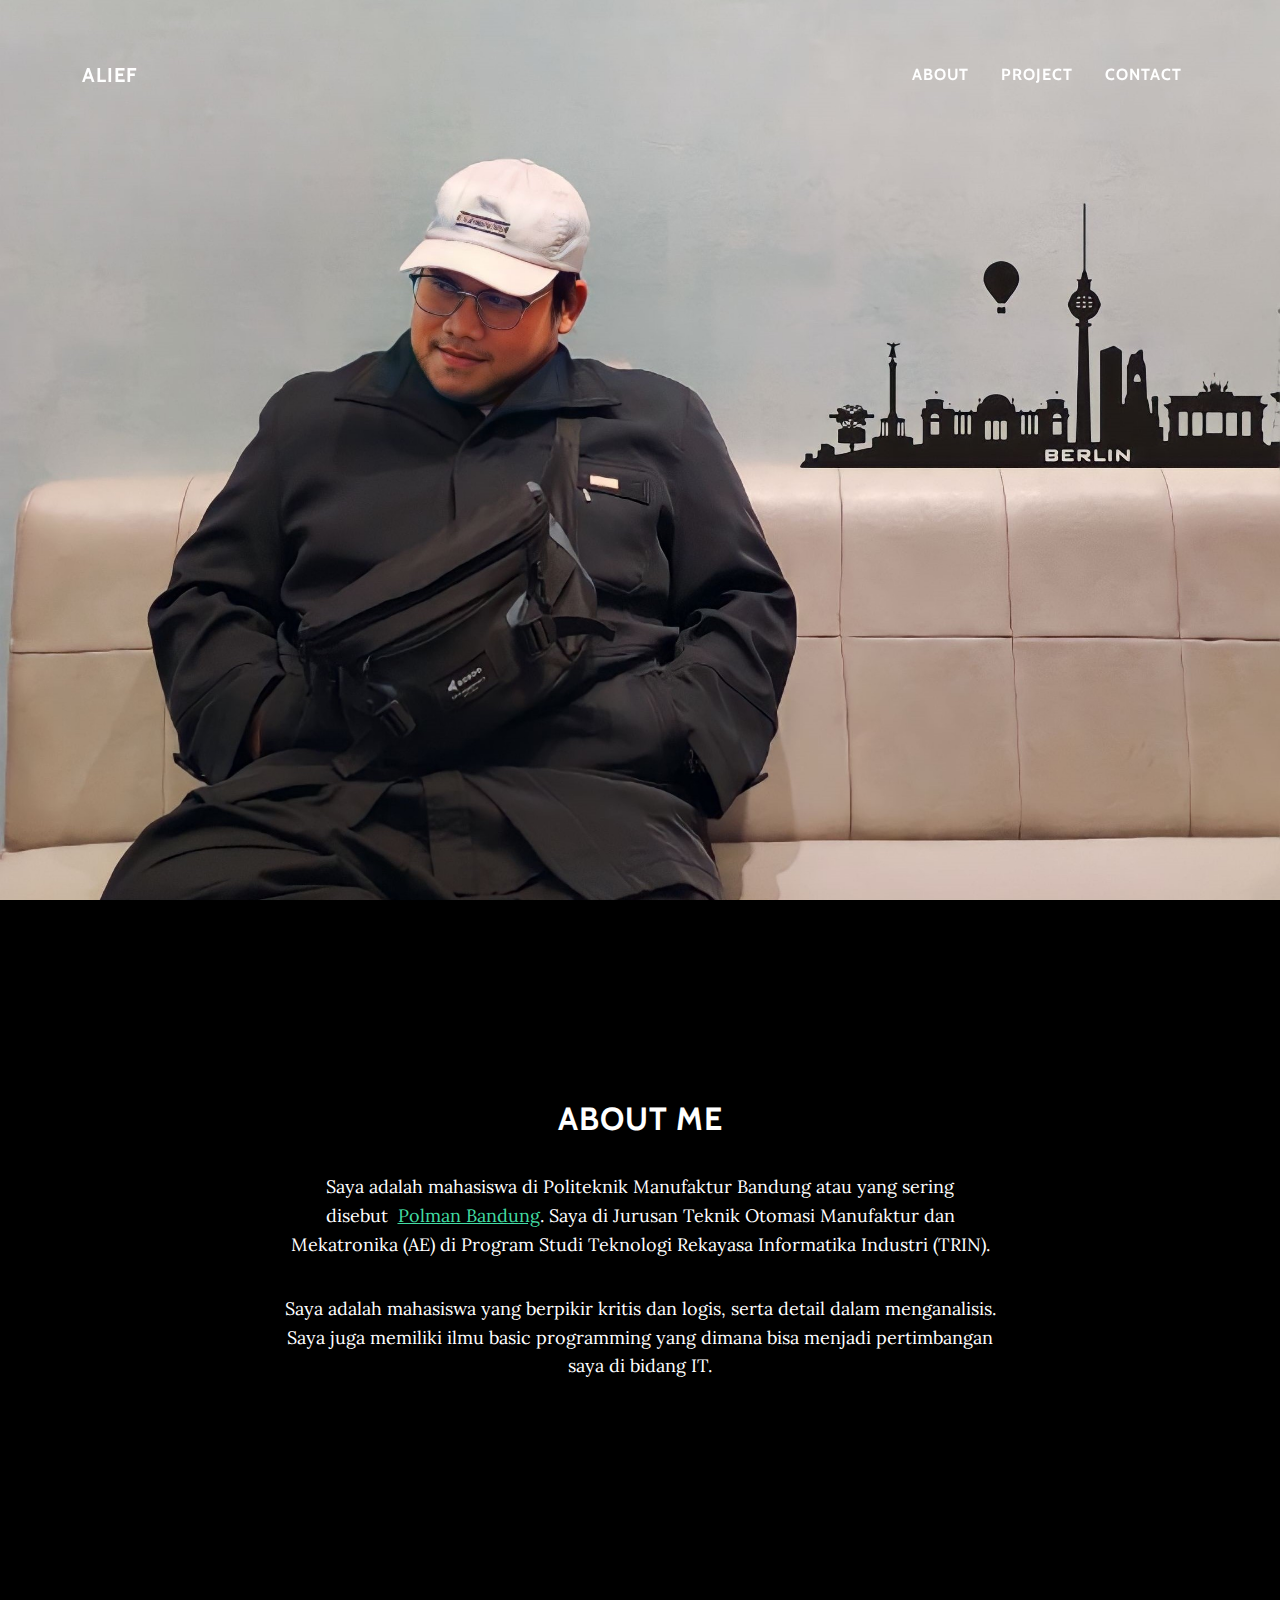
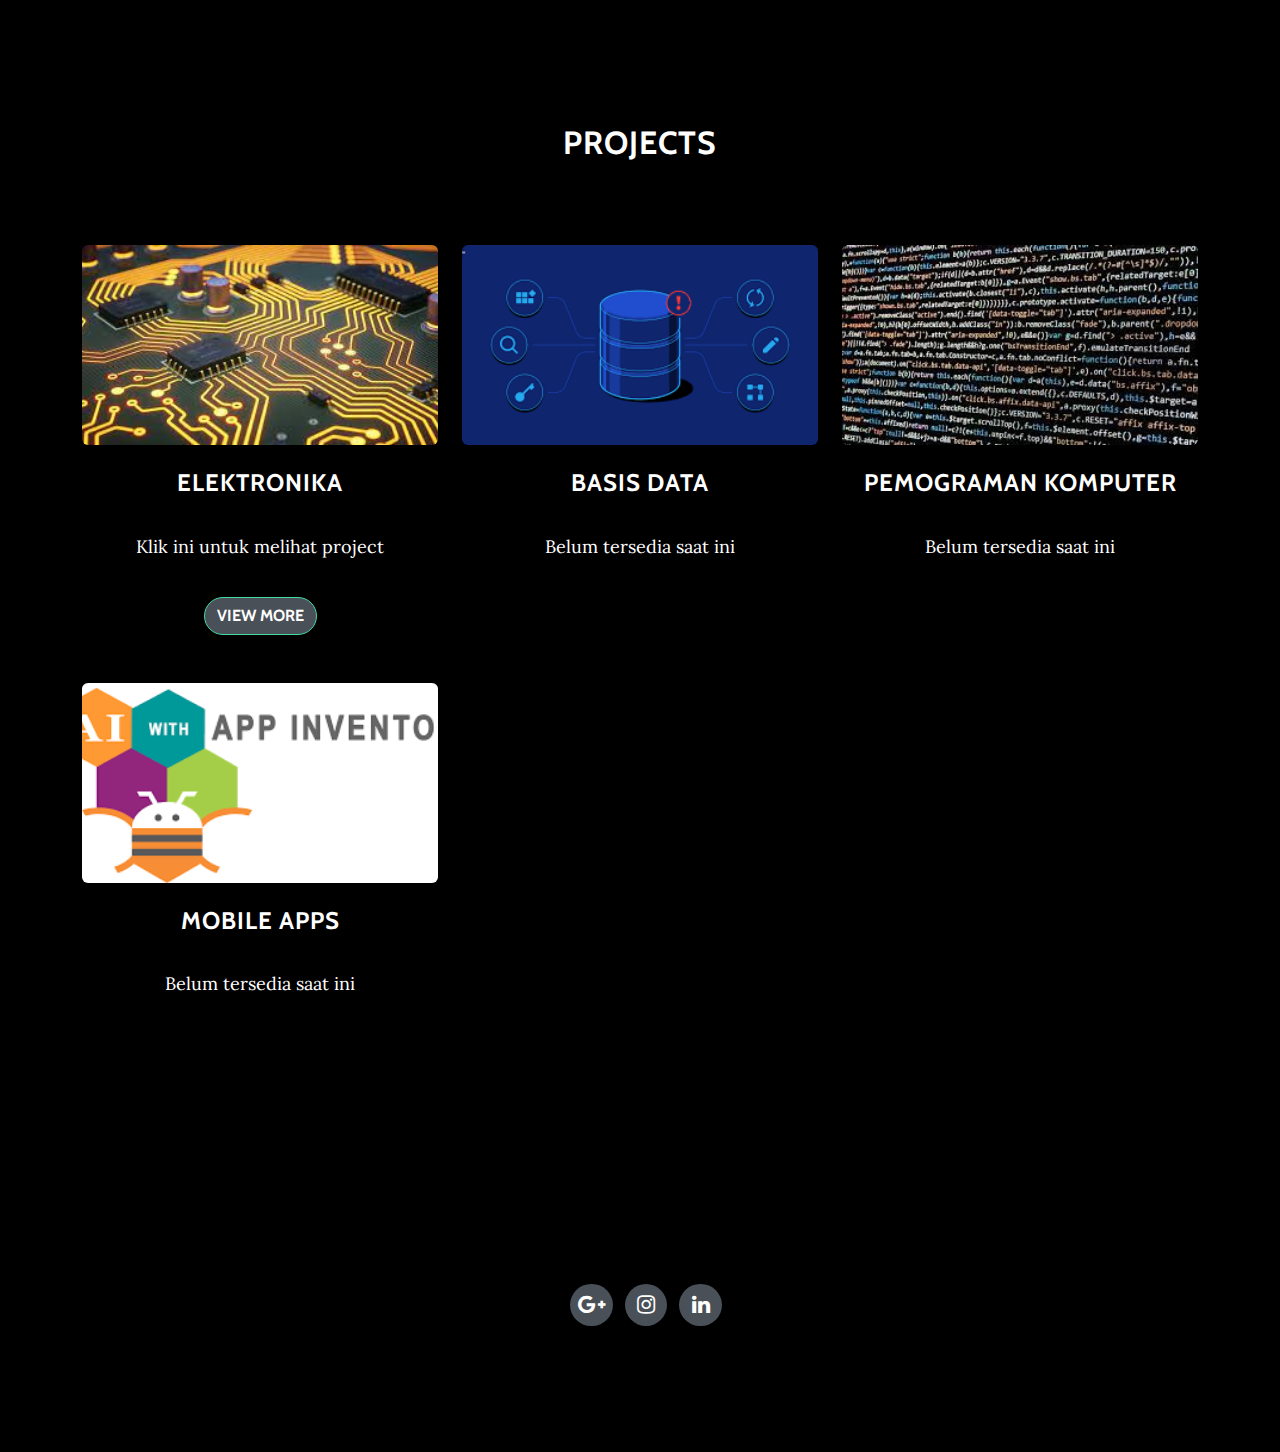
==== commit 4e6d756b: "update" ====
--- a/index.html
+++ b/index.html
@@ -18,6 +18,7 @@
 <body id="page-top" data-bs-spy="scroll" data-bs-target="#mainNav" data-bs-offset="77">
     <header class="masthead" style="background-image:url('assets/img/tes1.jpg');">
         <div class="intro-body">
+            
         </div>
     </header>
     <section class="text-center content-section" id="about" style="height: 575.525px;">
@@ -56,8 +57,8 @@
                 <div><img class="rounded img-fluid d-block w-100 fit-cover" style="height: 200px;" src="assets/img/ELK.jpg">
                     <div class="py-4">
                         <h4>Elektronika</h4>
-                        <p>Klik untuk melihat project</p>
-                        <a href="projectElektronika.html">
+                        <p>Klik ini untuk melihat project</p>
+                        <a href="project elektronika.html">
                         <button class="btn btn-primary" type="button" style="color: var(--bs-body-bg); background: var(--bs-light-text-emphasis); border-radius: 23px;">View More</button>
                     </a>
                     </div>
